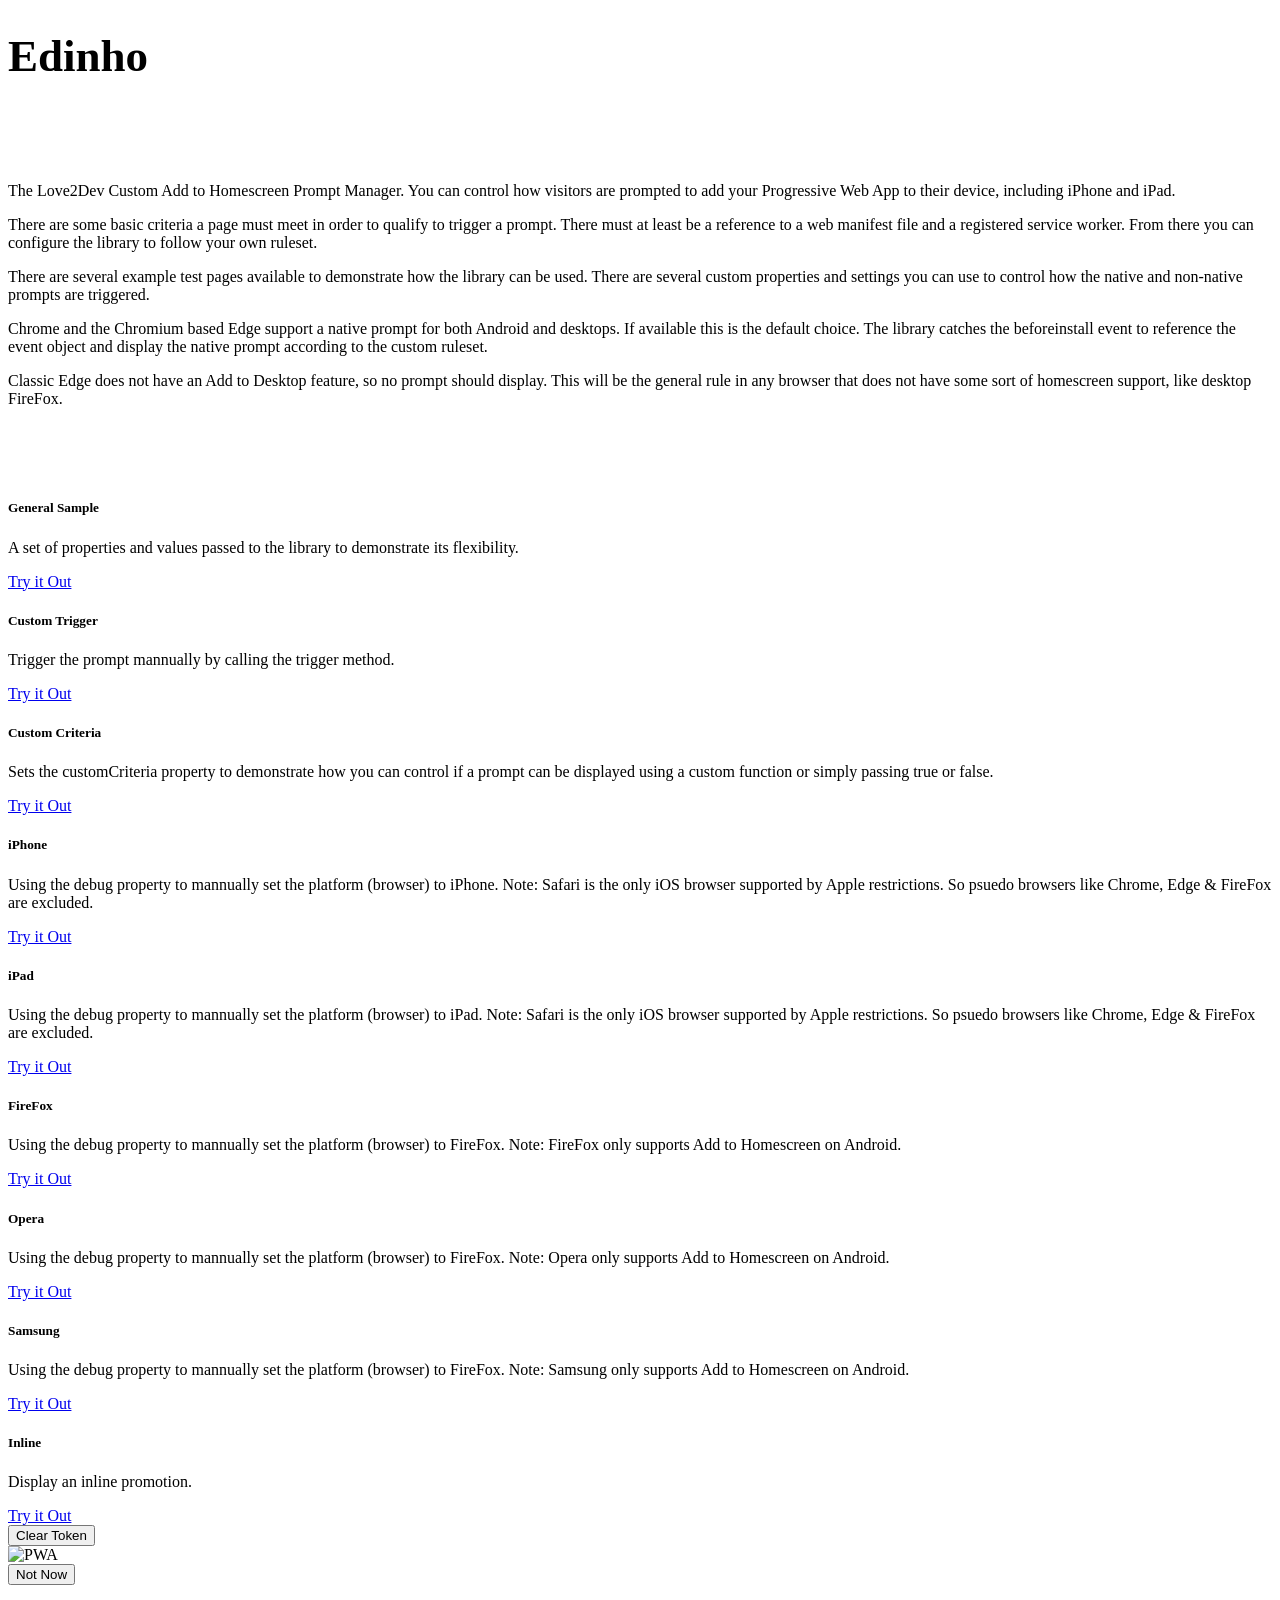
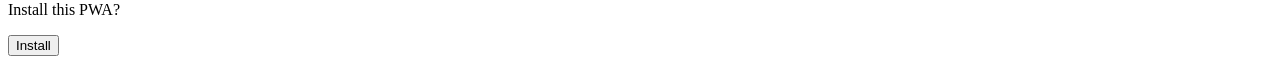
==== demos/index.html @ 3755bc16 "add files" ====
<!DOCTYPE html>
<html>

<head>
    <meta charset="utf-8">
    <title>Love2Dev Add To Homescreen Test Site</title>
    <base href="/">
    <meta name="viewport" content="width=device-width, initial-scale=1">

    <meta name="apple-mobile-web-app-capable" content="yes">
    <meta name="mobile-web-app-capable" content="yes">

    <meta name="apple-mobile-web-app-title" content="Add to Home">

    <link rel="shortcut icon" sizes="16x16" href="imgs/icon-16x16.png">
    <link rel="shortcut icon" sizes="196x196" href="imgs/icon-196x196.png">

    <link rel="apple-touch-icon-precomposed" href="imgs/icon-152x152.png">

    <link rel="stylesheet" type="text/css" href="styles/bootstrap.min.css">
    <link rel="stylesheet" type="text/css" href="styles/addtohomescreen.css">
    <link rel="stylesheet" type="text/css" href="styles/site.css">
    <link rel="stylesheet" type="text/css" href="styles/animate.css">
    <meta name="theme-color" content="#fff">

    <link href="manifest.json" rel="manifest">

</head>

<body>

    <div class="container">
        <h1 style="font-size: 45px;">Edinho</h1>
        <br /><br /><br />
        <p>The Love2Dev Custom Add to Homescreen Prompt Manager. You can control how visitors are prompted to add your
            <a href="https://love2dev.com/pwa/"></a>Progressive Web App</a> to their device, including iPhone and iPad.
        </p>
        <p>There are some basic criteria a page must meet in order to qualify to trigger a prompt. There must at least
            be a
            reference to a web manifest file and a registered service worker. From there you can configure the library
            to
            follow your own ruleset.</p>
        <p>There are several example test pages available to demonstrate how the library can be used. There are several
            custom properties and settings you can use to control how the native and non-native prompts are triggered.
        </p>
        <p>Chrome and the Chromium based Edge support a native prompt for both Android and desktops. If available this
            is
            the default choice. The library catches the beforeinstall event to reference the event object and display
            the
            native prompt according to the custom ruleset.</p>
        <p>Classic Edge does not have an Add to Desktop feature, so no prompt should display. This will be the general
            rule
            in any browser that does not have some sort of homescreen support, like desktop FireFox.</p>
        <br /><br /><br />
        <div class="d-flex row">

            <div class="card col-sm-12 col-md-6 col-lg-4 col-xl-3">
                <div class="card-body">
                    <h5 class="card-title">General Sample</h5>
                    <p class="card-text">A set of properties and values passed to the library to demonstrate its
                        flexibility.</p>
                    <a href="general/" class="card-link">Try it Out</a>
                </div>
            </div>
            <div class="card col-sm-12 col-md-6 col-lg-4 col-xl-3">
                <div class="card-body">
                    <h5 class="card-title">Custom Trigger</h5>
                    <p class="card-text">Trigger the prompt mannually by calling the trigger method.</p>
                    <a href="trigger/" class="card-link">Try it Out</a>
                </div>
            </div>
            <div class="card col-sm-12 col-md-6 col-lg-4 col-xl-3">
                <div class="card-body">
                    <h5 class="card-title">Custom Criteria</h5>
                    <p class="card-text">Sets the customCriteria property to demonstrate how you can control if a prompt
                        can
                        be displayed using a custom function or simply passing true or false.</p>
                    <a href="custom/" class="card-link">Try it Out</a>
                </div>
            </div>
            <div class="card col-sm-12 col-md-6 col-lg-4 col-xl-3">
                <div class="card-body">
                    <h5 class="card-title">iPhone</h5>
                    <p class="card-text">Using the debug property to mannually set the platform (browser) to iPhone.
                        Note:
                        Safari is the only iOS browser supported by Apple restrictions. So psuedo browsers like Chrome,
                        Edge
                        & FireFox are excluded.</p>
                    <a href="iphone/" class="card-link">Try it Out</a>
                </div>
            </div>
            <div class="card col-sm-12 col-md-6 col-lg-4 col-xl-3">
                <div class="card-body">
                    <h5 class="card-title">iPad</h5>
                    <p class="card-text">Using the debug property to mannually set the platform (browser) to iPad. Note:
                        Safari is the only iOS browser supported by Apple restrictions. So psuedo browsers like Chrome,
                        Edge
                        & FireFox are excluded.</p>
                    <a href="ipad/" class="card-link">Try it Out</a>
                </div>
            </div>
            <div class="card col-sm-12 col-md-6 col-lg-4 col-xl-3">
                <div class="card-body">
                    <h5 class="card-title">FireFox</h5>
                    <p class="card-text">Using the debug property to mannually set the platform (browser) to FireFox.
                        Note:
                        FireFox only supports Add to Homescreen on Android.</p>
                    <a href="firefox/" class="card-link">Try it Out</a>
                </div>
            </div>
            <div class="card col-sm-12 col-md-6 col-lg-4 col-xl-3">
                <div class="card-body">
                    <h5 class="card-title">Opera</h5>
                    <p class="card-text">Using the debug property to mannually set the platform (browser) to FireFox.
                        Note:
                        Opera only supports Add to Homescreen on Android.</p>
                    <a href="opera/" class="card-link">Try it Out</a>
                </div>
            </div>
            <div class="card col-sm-12 col-md-6 col-lg-4 col-xl-3">
                <div class="card-body">
                    <h5 class="card-title">Samsung</h5>
                    <p class="card-text">Using the debug property to mannually set the platform (browser) to FireFox.
                        Note:
                        Samsung only supports Add to Homescreen on Android.</p>
                    <a href="ipad/" class="card-link">Try it Out</a>
                </div>
            </div>
            <div class="card col-sm-12 col-md-6 col-lg-4 col-xl-3">
                <div class="card-body">
                    <h5 class="card-title">Inline</h5>
                    <p class="card-text">Display an inline promotion.</p>
                    <a href="inline/" class="card-link">Try it Out</a>
                </div>
            </div>
            <div class="row m-3 col-12">
                <div class="log-target"></div>
            </div>
            <div class="row d-flex mx-5 my-2 justify-content-end col-12">
                <button class="btn btn-primary btn-clear" onClick="clearToken();">Clear Token</button>
            </div>
        </div>

    </div>
    <div class="ath-container banner-bottom-center">
        <div class="ath-banner">
            <div class="ath-banner-cell ath-banner-cell-md">
                <img src="imgs/pwa-logo-50x50.png" alt="PWA" class="ath-prompt-logo">
            </div>
            <div class="ath-banner-cell">
                <button class="btn btn-cancel btn-link">Not Now</button>
            </div>
            <div class="ath-banner-title">
                <p>Install this PWA?</p>
            </div>
            <div class="ath-banner-cell">
                <button class="btn btn-install btn-success">Install</button>
            </div>
        </div>
    </div>

    <script src="js/custom_console.js"></script>
    <script src="js/addtohomescreen.js"></script>
    <script>
        var ath = addToHomescreen( {
            autostart: false,
            autoHide: 0,
            logging: true,
            minSessions: 2,
            onShow: function () {
                console.log( "showing" );
            },
            onInit: function () {
                console.log( "initializing" );
            },
            onAdd: function () {
                console.log( "adding" );
            },
            onInstall: function () {
                console.log( "Installing" );
            },
            onCancel: function () {
                console.log( "Cancelling" );
            },
            displayNextPrime: true,
            customCriteria: true,
            displayPace: 0,
            mustShowCustomPrompt: false,
            //            debug: true,
            customPrompt: {
                title: "custom message",
                src: "https://love2dev.com/meta/android/android-launchericon-48-48.png",
                cancelMsg: "go away",
                installMsg: "do it"
            }
        } );

        var target = document.querySelector( ".log-target" );

        if ( target ) {
            target.innerText += "\r\nstandalone: " + window.navigator.standalone;
        }

        function clearToken() {

            ath.clearSession(); // reset the user session

        }

        if ( "serviceWorker" in navigator ) {

            navigator.serviceWorker.register( "/sw.js" );

        }
    </script>
</body>

</html>
---- demos/styles/addtohomescreen.css ----
.ath-container {
	position: fixed;
	display: none;
	flex-direction: column;
	z-index: 1000;
	width: 100vw;
	background-color: #eee;
	color: #000;
	padding: 1%;
	text-align: center;
}

.ath-banner {
	display: flex;
	flex-direction: row;
	justify-content: center;
	position: relative;
}

.ath-banner-title {
	width: 40%;
	text-align: center;
	font-size: 1rem;
	display: flex;
	align-items: center;
	justify-content: center;
}

.ath-banner-cell-2x,
.ath-banner-cell {
	width: 20%;
	margin: 5px;
	display: flex;
	align-items: center;
	justify-content: center;
}

.ath-banner-cell-2x {
	width: 120px;
}

.ath-banner-cell-sm,
.ath-banner-cell-md,
.ath-banner-cell-lg,
.ath-banner-cell-xl {
	display: none;
}

.log-target {
	overflow-wrap: break-word;
}


.banner-top-left {
	top: 0;
	left: 0;
}

.banner-top-right {
	top: 0;
	right: 0;
}

.banner-bottom-left {
	left: 0;
	bottom: 0;
}

.banner-bottom-right {
	right: 0;
	bottom: 0;
}

.banner-center {
	left: 25%;
	top: 25%;
}

.banner-center-left {
	top: 25%;
	left: 0;
}

.banner-center-right {
	top: 25%;
	right: 0;
}

.banner-top-center {
	width: 50%;
	left: 25%;
	top: 12px;
}

.banner-bottom-center {
	top: calc(100vh - 72px);
}

.ath-guidance img {
	position: absolute;
	bottom: 0;
}


@media (min-width: 576px) {

	.banner-dialog-centered {
		min-height: calc(100% - 3.5rem);
	}

	.ath-banner-cell {
		width: 90px;
		margin: 3px;
	}

	.ath-banner-cell-sm {
		display: flex;
	}

}

@media(min-width: 768px) {

	.ath-banner-title {
		width: calc(100% - 360px);
	}

	.ath-banner-cell-2x,
	.ath-banner-cell {
		width: 120px;
	}

	.ath-banner-cell-2x {
		width: 160px;
	}

	.ath-banner-cell-md {
		display: flex;
	}

}

@media (min-width: 992px) {

	.banner-lg {
		width: 50%;
	}

	.banner-lg-top-center {
		left: 25%;
		top: 12px;
	}

	.banner-lg-bottom-center {
		left: 25%;
		bottom: 12px;
	}

	.banner-bottom-center {
		width: 60%;
		left: 20%;
	}

	.ath-container img {
		left: 15%;
	}

	.ath-banner-cell-lg {
		display: flex;
	}

}

@media (min-width: 1200px) {

	.ath-banner-cell-lg {
		display: flex;
	}

}

.edge-wrapper,
.firefox-wrapper,
.samsung-wrapper,
.opera-home-screen-wrapper {
	opacity: 0;
}

.firefox-wrapper,
.samsung-wrapper,
.opera-home-screen-wrapper {
	bottom: 21px;
}

.opera-home-screen-wrapper {
	width: 100%;
	max-width: 483px;
	right: 6px;
	left: auto;
}

.ipad-wrapper img {
	position: absolute;
	top: 0;
}

.animated.delay-7s {
	animation-delay: 7s;
}

.overlay-1 {
	z-index: 2020;
}

.overlay-2 {
	z-index: 2040;
}

.overlay {
	position: absolute;
	top: 0;
	bottom: 0;
	left: 0;
	right: 0;
	height: 100%;
	width: 100%;
	opacity: 0;
	transition: .3s ease;
}

.ath-container p {
	margin: 0;
	padding: 0;
	position: relative;
	z-index: 2147483642;
	text-shadow: 0 0.1em 0 #fff;
	font-size: 1.1em;
}
---- demos/styles/site.css ----
:root {
    --love2dev-red-darkest: #250000;
    --love2dev-red-darker: #490000;
    --love2dev-red-dark: #6E0000;
    --love2dev-red: #7A0000;
    --love2dev-red-light: #A24D4D;
    --love2dev-red-lighter: #CA9999;
    --love2dev-red-lightest: #F2E6E6;

    --love2dev-white-darkest: #4C4C4C;
    --love2dev-white-darker: #989898;
    --love2dev-white-dark: #E5E5E5;
    --love2dev-white: #FEFEFE;
    --love2dev-white-light: #FEFEFE;
    --love2dev-white-lighter: #FFFFFF;
    --love2dev-white-lightest: #FFFFFF;

    --love2dev-dark-darkest: #101113;
    --love2dev-dark-darker: #1F2326;
    --love2dev-dark-dark: #2F343A;
    --love2dev-dark: #343A40;
    --love2dev-dark-light: #717579;
    --love2dev-dark-lighter: #AEB0B3;
    --love2dev-dark-lightest: #EBEBEC;
}

html,
body {
    height: 100%;
    width: 100%;
}

body {
    margin: 0;
    background-color: var(--love2dev-white);
    font-family: -apple-system, BlinkMacSystemFont, "Segoe UI", Roboto, Oxygen, Ubuntu, Cantarell, "Fira Sans", "Droid Sans", "Helvetica Neue", sans-serif;
    display: flex;
    flex-direction: column;
    font-size: calc(0.9rem + .5vw);
}
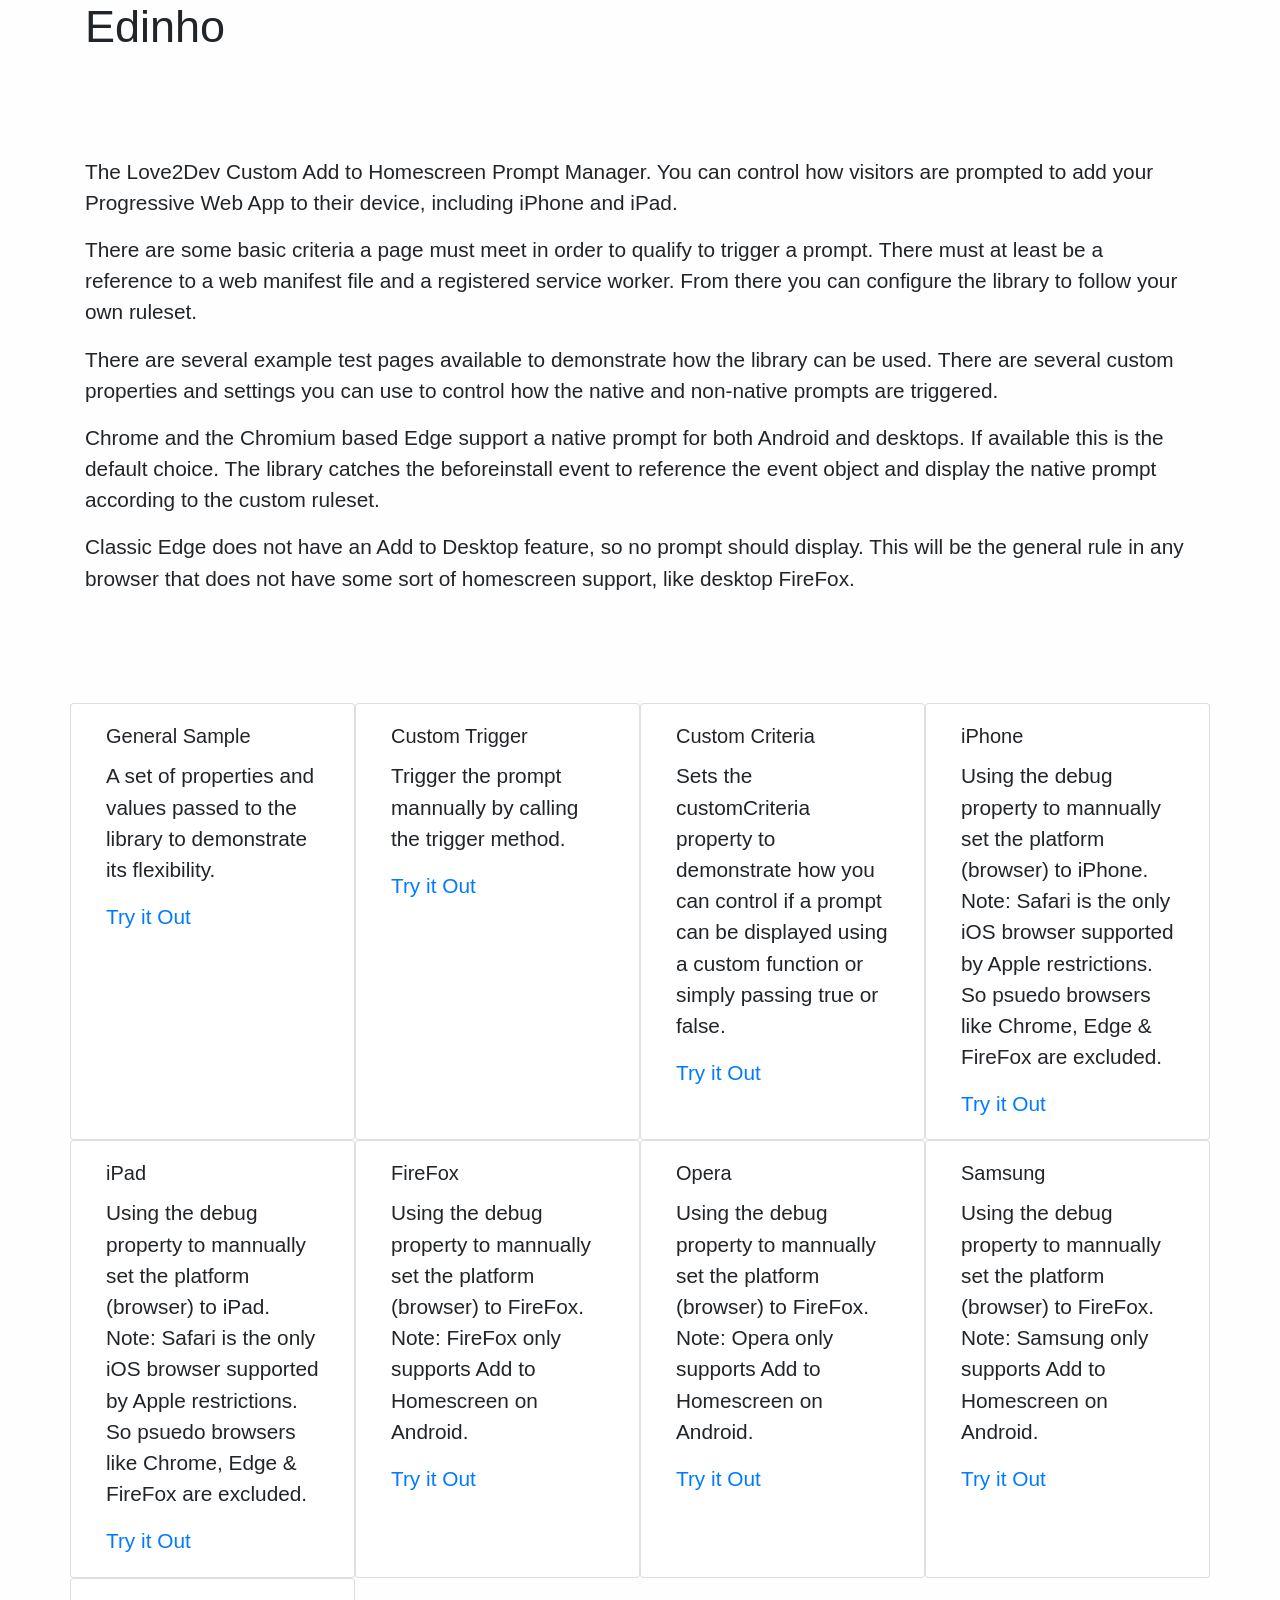
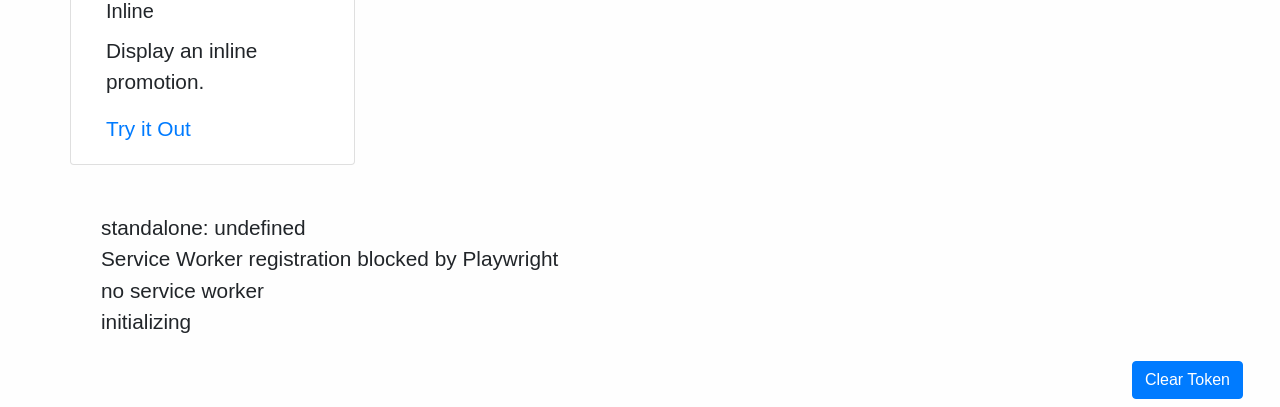
==== commit 0b1527eb: "alteracoes" ====
--- a/demos/index.html
+++ b/demos/index.html
@@ -4,7 +4,7 @@
 <head>
     <meta charset="utf-8">
     <title>Love2Dev Add To Homescreen Test Site</title>
-    <base href="/">
+    <base href="..//">
     <meta name="viewport" content="width=device-width, initial-scale=1">
 
     <meta name="apple-mobile-web-app-capable" content="yes">
@@ -12,18 +12,18 @@
 
     <meta name="apple-mobile-web-app-title" content="Add to Home">
 
-    <link rel="shortcut icon" sizes="16x16" href="imgs/icon-16x16.png">
-    <link rel="shortcut icon" sizes="196x196" href="imgs/icon-196x196.png">
-
-    <link rel="apple-touch-icon-precomposed" href="imgs/icon-152x152.png">
-
-    <link rel="stylesheet" type="text/css" href="styles/bootstrap.min.css">
-    <link rel="stylesheet" type="text/css" href="styles/addtohomescreen.css">
-    <link rel="stylesheet" type="text/css" href="styles/site.css">
-    <link rel="stylesheet" type="text/css" href="styles/animate.css">
+    <link rel="shortcut icon" sizes="16x16" href="../imgs/icon-16x16.png">
+    <link rel="shortcut icon" sizes="196x196" href="../imgs/icon-196x196.png">
+
+    <link rel="apple-touch-icon-precomposed" href="../imgs/icon-152x152.png">
+
+    <link rel="stylesheet" type="text/css" href="../styles/bootstrap.min.css">
+    <link rel="stylesheet" type="text/css" href="../styles/addtohomescreen.css">
+    <link rel="stylesheet" type="text/css" href="../demos/styles/site.css">
+    <link rel="stylesheet" type="text/css" href="../styles/animate.css">
     <meta name="theme-color" content="#fff">
 
-    <link href="manifest.json" rel="manifest">
+    <link href="../manifest.json" rel="manifest">
 
 </head>
 
@@ -33,7 +33,7 @@
         <h1 style="font-size: 45px;">Edinho</h1>
         <br /><br /><br />
         <p>The Love2Dev Custom Add to Homescreen Prompt Manager. You can control how visitors are prompted to add your
-            <a href="https://love2dev.com/pwa/"></a>Progressive Web App</a> to their device, including iPhone and iPad.
+            <a href="../https://love2dev.com/pwa/"></a>Progressive Web App</a> to their device, including iPhone and iPad.
         </p>
         <p>There are some basic criteria a page must meet in order to qualify to trigger a prompt. There must at least
             be a
@@ -59,14 +59,14 @@
                     <h5 class="card-title">General Sample</h5>
                     <p class="card-text">A set of properties and values passed to the library to demonstrate its
                         flexibility.</p>
-                    <a href="general/" class="card-link">Try it Out</a>
+                    <a href="../general/" class="card-link">Try it Out</a>
                 </div>
             </div>
             <div class="card col-sm-12 col-md-6 col-lg-4 col-xl-3">
                 <div class="card-body">
                     <h5 class="card-title">Custom Trigger</h5>
                     <p class="card-text">Trigger the prompt mannually by calling the trigger method.</p>
-                    <a href="trigger/" class="card-link">Try it Out</a>
+                    <a href="../trigger/" class="card-link">Try it Out</a>
                 </div>
             </div>
             <div class="card col-sm-12 col-md-6 col-lg-4 col-xl-3">
@@ -75,7 +75,7 @@
                     <p class="card-text">Sets the customCriteria property to demonstrate how you can control if a prompt
                         can
                         be displayed using a custom function or simply passing true or false.</p>
-                    <a href="custom/" class="card-link">Try it Out</a>
+                    <a href="../custom/" class="card-link">Try it Out</a>
                 </div>
             </div>
             <div class="card col-sm-12 col-md-6 col-lg-4 col-xl-3">
@@ -86,7 +86,7 @@
                         Safari is the only iOS browser supported by Apple restrictions. So psuedo browsers like Chrome,
                         Edge
                         & FireFox are excluded.</p>
-                    <a href="iphone/" class="card-link">Try it Out</a>
+                    <a href="../iphone/" class="card-link">Try it Out</a>
                 </div>
             </div>
             <div class="card col-sm-12 col-md-6 col-lg-4 col-xl-3">
@@ -96,7 +96,7 @@
                         Safari is the only iOS browser supported by Apple restrictions. So psuedo browsers like Chrome,
                         Edge
                         & FireFox are excluded.</p>
-                    <a href="ipad/" class="card-link">Try it Out</a>
+                    <a href="../ipad/" class="card-link">Try it Out</a>
                 </div>
             </div>
             <div class="card col-sm-12 col-md-6 col-lg-4 col-xl-3">
@@ -105,7 +105,7 @@
                     <p class="card-text">Using the debug property to mannually set the platform (browser) to FireFox.
                         Note:
                         FireFox only supports Add to Homescreen on Android.</p>
-                    <a href="firefox/" class="card-link">Try it Out</a>
+                    <a href="../firefox/" class="card-link">Try it Out</a>
                 </div>
             </div>
             <div class="card col-sm-12 col-md-6 col-lg-4 col-xl-3">
@@ -114,7 +114,7 @@
                     <p class="card-text">Using the debug property to mannually set the platform (browser) to FireFox.
                         Note:
                         Opera only supports Add to Homescreen on Android.</p>
-                    <a href="opera/" class="card-link">Try it Out</a>
+                    <a href="../opera/" class="card-link">Try it Out</a>
                 </div>
             </div>
             <div class="card col-sm-12 col-md-6 col-lg-4 col-xl-3">
@@ -123,14 +123,14 @@
                     <p class="card-text">Using the debug property to mannually set the platform (browser) to FireFox.
                         Note:
                         Samsung only supports Add to Homescreen on Android.</p>
-                    <a href="ipad/" class="card-link">Try it Out</a>
+                    <a href="../ipad/" class="card-link">Try it Out</a>
                 </div>
             </div>
             <div class="card col-sm-12 col-md-6 col-lg-4 col-xl-3">
                 <div class="card-body">
                     <h5 class="card-title">Inline</h5>
                     <p class="card-text">Display an inline promotion.</p>
-                    <a href="inline/" class="card-link">Try it Out</a>
+                    <a href="../inline/" class="card-link">Try it Out</a>
                 </div>
             </div>
             <div class="row m-3 col-12">
@@ -145,7 +145,7 @@
     <div class="ath-container banner-bottom-center">
         <div class="ath-banner">
             <div class="ath-banner-cell ath-banner-cell-md">
-                <img src="imgs/pwa-logo-50x50.png" alt="PWA" class="ath-prompt-logo">
+                <img src="../demos/imgs/pwa-logo-50x50.png" alt="PWA" class="ath-prompt-logo">
             </div>
             <div class="ath-banner-cell">
                 <button class="btn btn-cancel btn-link">Not Now</button>
@@ -159,8 +159,8 @@
         </div>
     </div>
 
-    <script src="js/custom_console.js"></script>
-    <script src="js/addtohomescreen.js"></script>
+    <script src="../demos/js/custom_console.js"></script>
+    <script src="../demos/js/addtohomescreen.js"></script>
     <script>
         var ath = addToHomescreen( {
             autostart: false,
--- a/styles/addtohomescreen.css
+++ b/styles/addtohomescreen.css
@@ -0,0 +1,213 @@
+.ath-container {
+	position: fixed;
+	display: none;
+	flex-direction: column;
+	z-index: 1000;
+	width: 100%;
+	background-color: #eee;
+	color: #000;
+	padding: 1%;
+	text-align: center;
+}
+
+.ath-banner {
+	display: flex;
+	flex-direction: row;
+	justify-content: center;
+	position: relative;
+}
+
+.ath-banner-title {
+	width: calc(100% - 240px);
+	text-align: center;
+	font-size: 1rem;
+	display: flex;
+	align-items: center;
+	justify-content: center;
+}
+
+.ath-banner-cell-2x,
+.ath-banner-cell {
+	width: 70px;
+	margin: 5px;
+	display: flex;
+	align-items: center;
+	justify-content: center;
+}
+
+.ath-banner-cell-2x {
+	width: 120px;
+}
+
+.log-target {
+	overflow-wrap: break-word;
+}
+
+
+.banner-top-left {
+	top: 0;
+	left: 0;
+}
+
+.banner-top-right {
+	top: 0;
+	right: 0;
+}
+
+.banner-bottom-left {
+	left: 0;
+	bottom: 0;
+}
+
+.banner-bottom-right {
+	right: 0;
+	bottom: 0;
+}
+
+.banner-center {
+	left: 25%;
+	top: 25%;
+}
+
+.banner-center-left {
+	top: 25%;
+	left: 0;
+}
+
+.banner-center-right {
+	top: 25%;
+	right: 0;
+}
+
+.banner-top-center {
+	width: 50%;
+	left: 25%;
+	top: 12px;
+}
+
+.banner-bottom-center {
+	bottom: 12px;
+}
+
+.ath-guidance img {
+	position: absolute;
+	bottom: 0;
+}
+
+
+@media (min-width: 576px) {
+
+	.banner-dialog-centered {
+		min-height: calc(100% - 3.5rem);
+	}
+
+	.ath-banner-cell {
+		width: 90px;
+		margin: 3px;
+	}
+
+}
+
+@media(min-width: 768px) {
+
+	.ath-banner-title {
+		width: calc(100% - 360px);
+	}
+
+	.ath-banner-cell-2x,
+	.ath-banner-cell {
+		width: 120px;
+	}
+
+	.ath-banner-cell-2x {
+		width: 160px;
+	}
+
+}
+
+@media (min-width: 992px) {
+
+	.banner-lg {
+		width: 50%;
+	}
+
+	.banner-lg-top-center {
+		left: 25%;
+		top: 12px;
+	}
+
+	.banner-lg-bottom-center {
+		left: 25%;
+		bottom: 12px;
+	}
+
+	.banner-bottom-center {
+		width: 60%;
+		left: 20%;
+	}
+
+	.ath-container img {
+		left: 15%;
+	}
+
+}
+
+
+
+.edge-wrapper,
+.firefox-wrapper,
+.samsung-wrapper,
+.opera-home-screen-wrapper {
+	opacity: 0;
+}
+
+.firefox-wrapper,
+.samsung-wrapper,
+.opera-home-screen-wrapper {
+	bottom: 21px;
+}
+
+.opera-home-screen-wrapper {
+	width: 100%;
+	max-width: 483px;
+	right: 6px;
+	left: auto;
+}
+
+.ipad-wrapper img {
+	position: absolute;
+	top: 0;
+}
+
+.animated.delay-7s {
+	animation-delay: 7s;
+}
+
+.overlay-1 {
+	z-index: 2020;
+}
+
+.overlay-2 {
+	z-index: 2040;
+}
+
+.overlay {
+	position: absolute;
+	top: 0;
+	bottom: 0;
+	left: 0;
+	right: 0;
+	height: 100%;
+	width: 100%;
+	opacity: 0;
+	transition: .3s ease;
+}
+
+.ath-container p {
+	margin: 0;
+	padding: 0;
+	position: relative;
+	z-index: 2147483642;
+	text-shadow: 0 0.1em 0 #fff;
+	font-size: 1.1em;
+}
